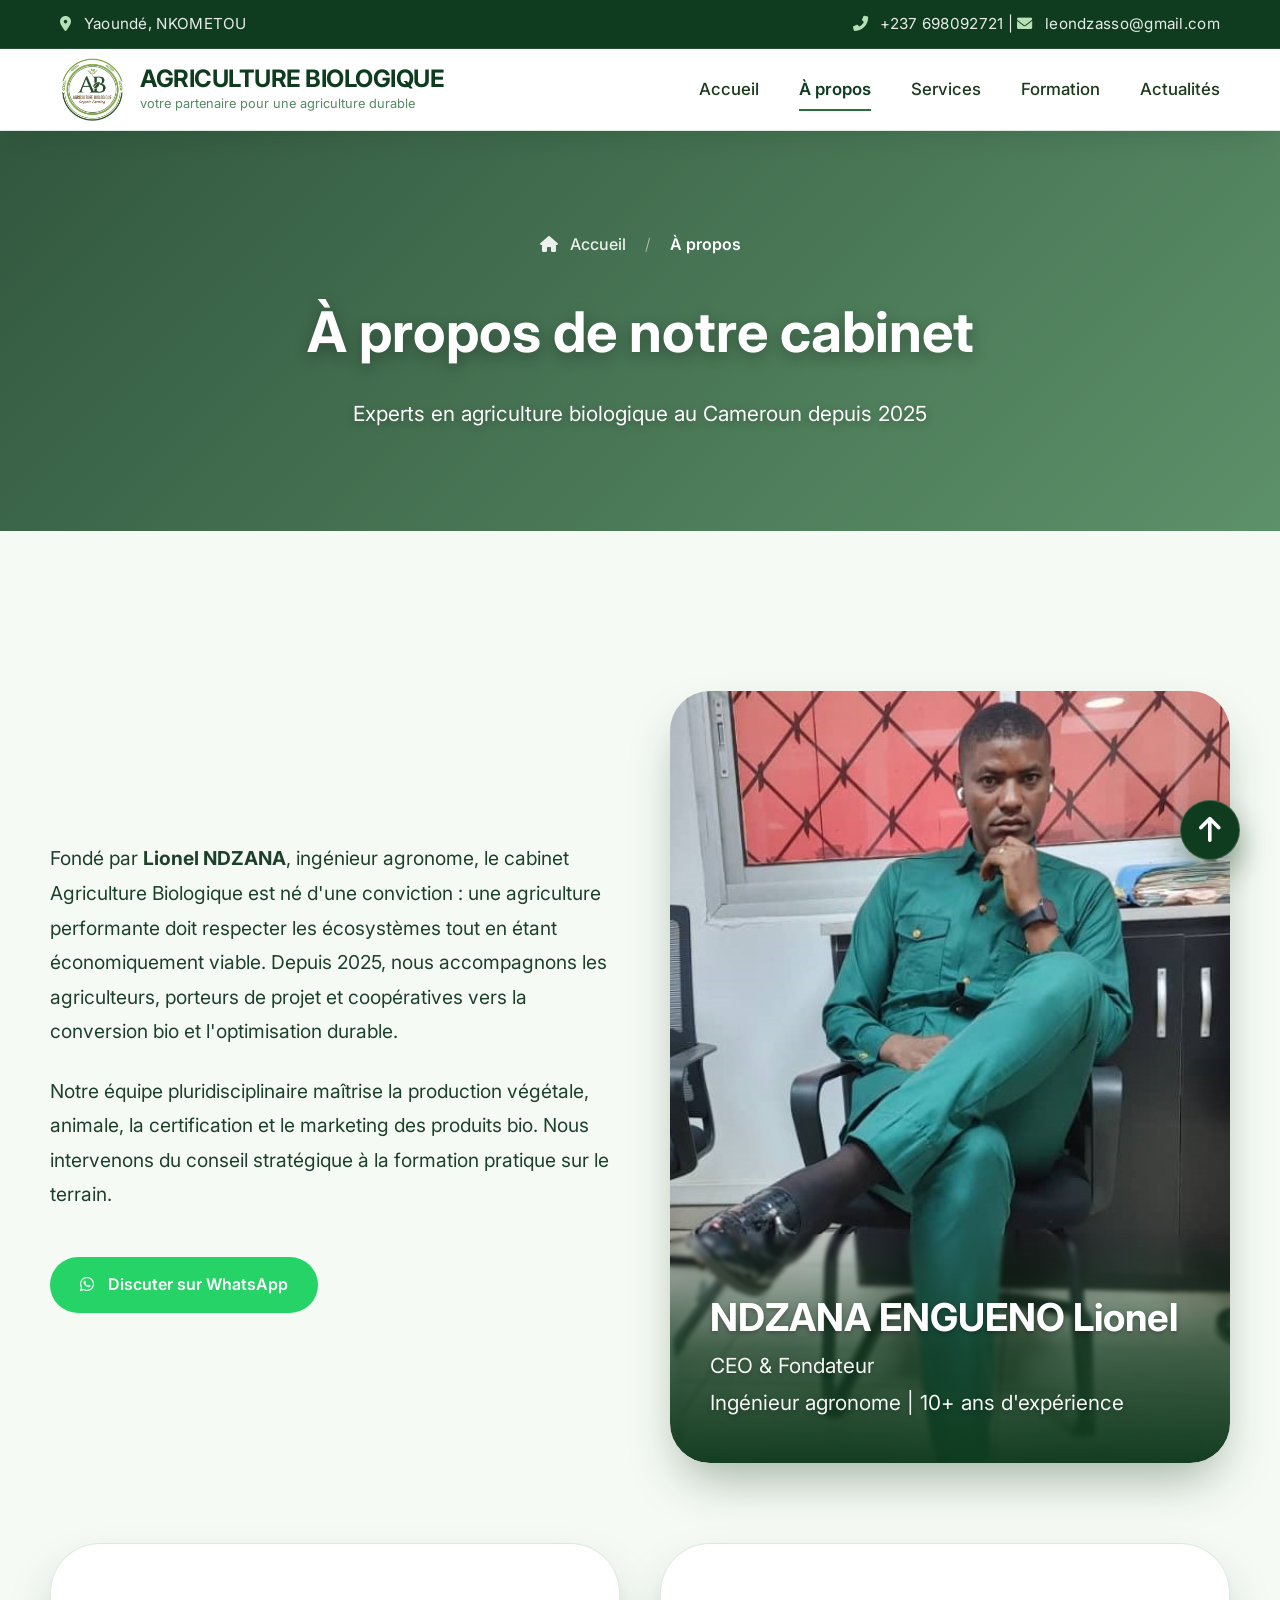
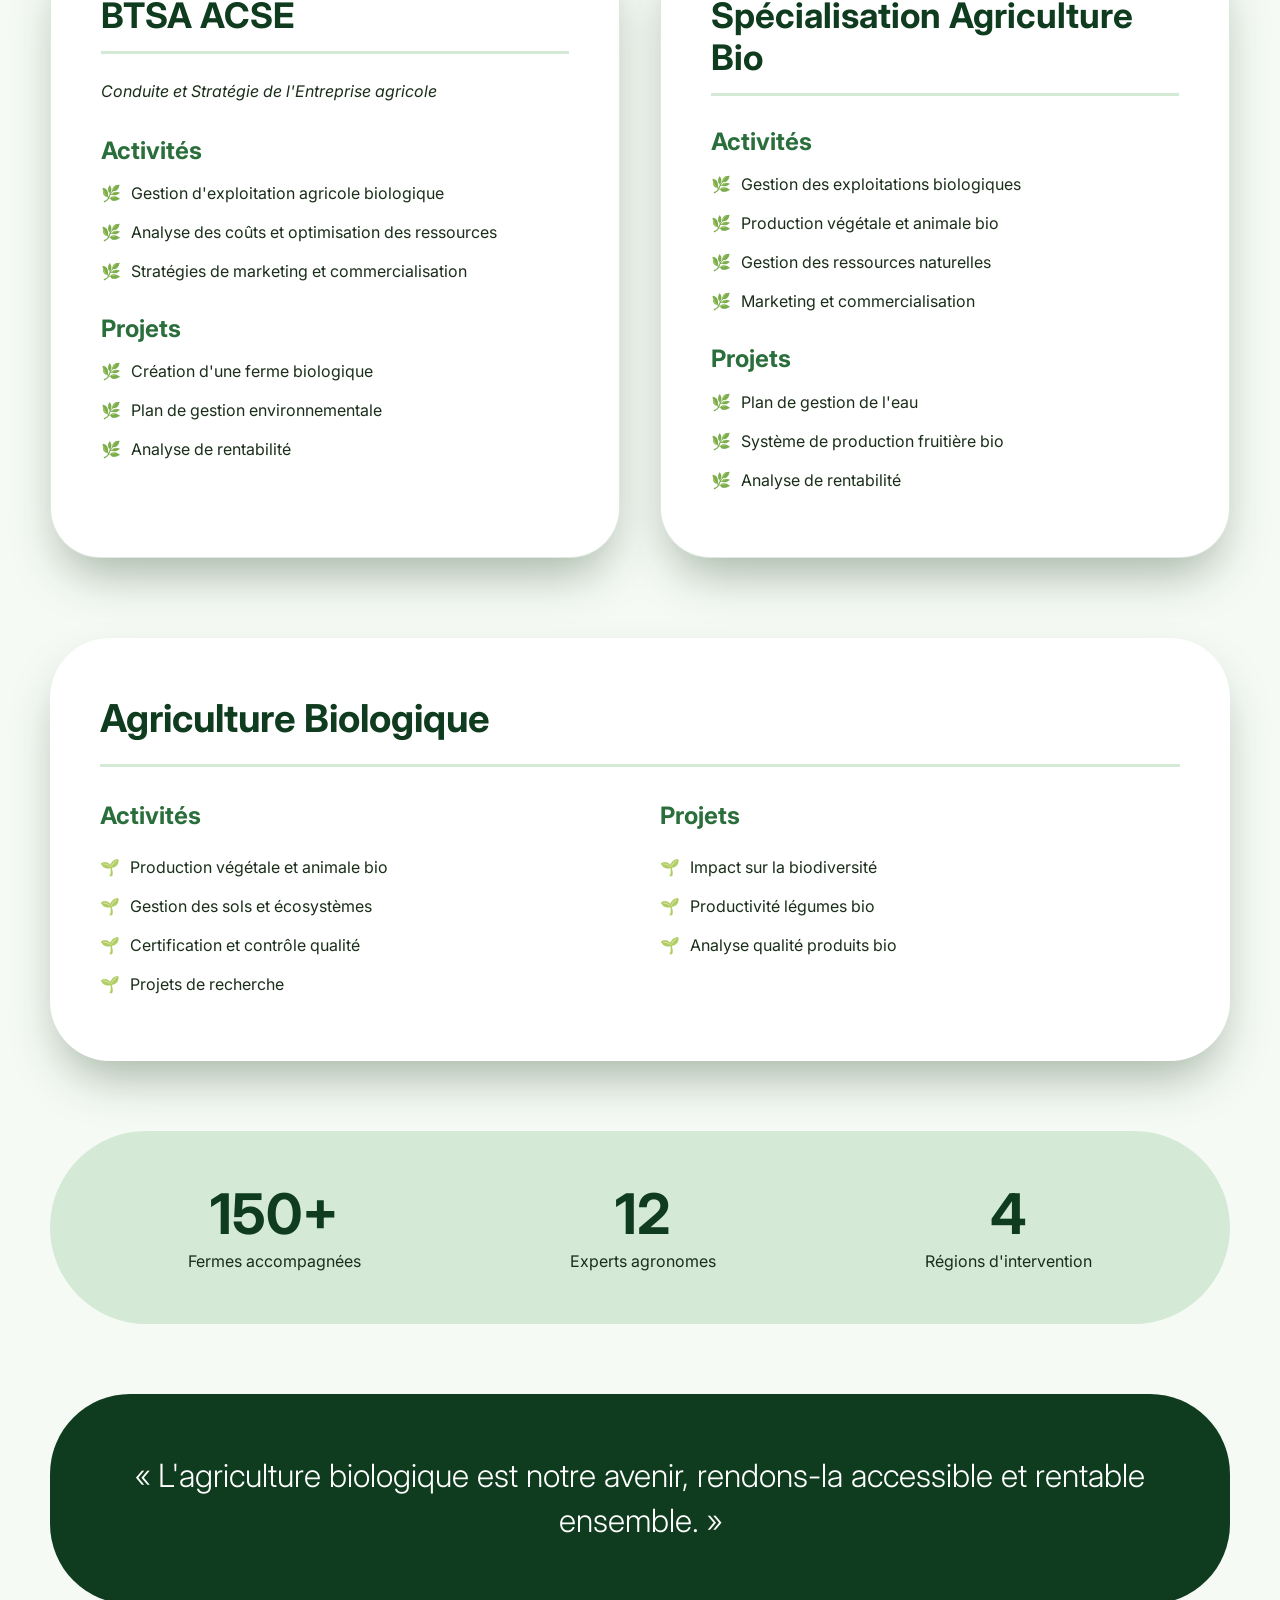
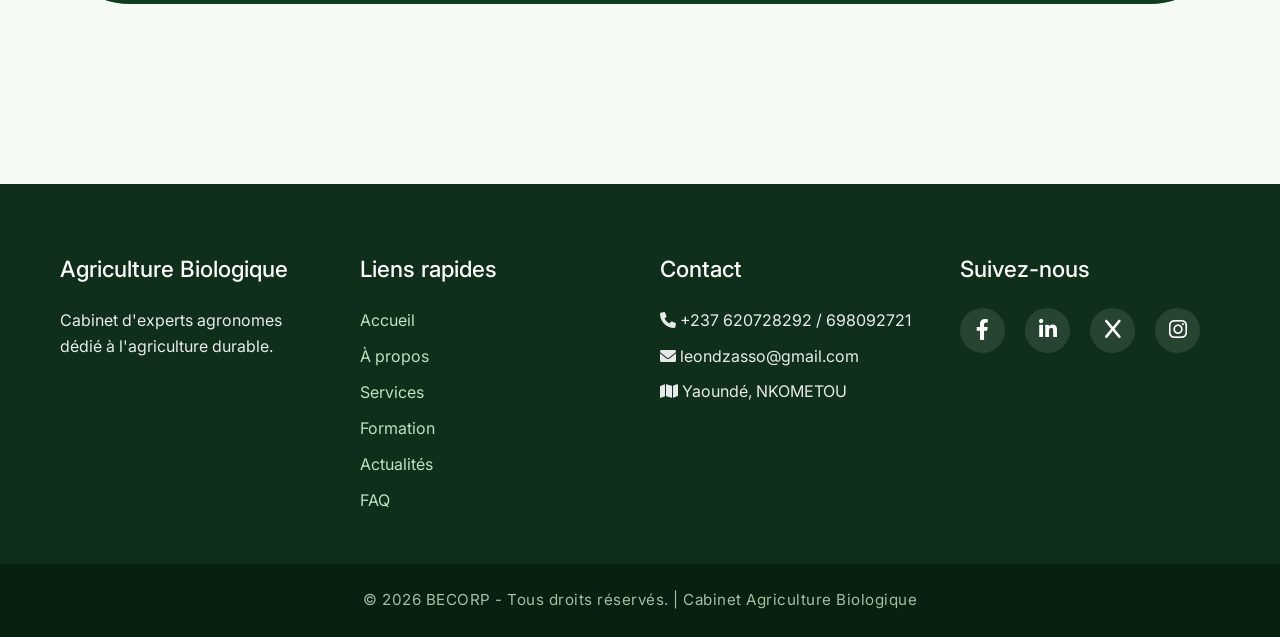
==== about.html @ 5302e2c5 "first commit" ====
<!DOCTYPE html>
<html lang="fr">
<head>
    <meta charset="UTF-8">
    <meta name="viewport" content="width=device-width, initial-scale=1.0">
    <title>À propos - Agriculture Biologique</title>
    <link href="https://fonts.googleapis.com/css2?family=Inter:opsz@14..32&display=swap" rel="stylesheet">
    <link rel="stylesheet" href="https://cdnjs.cloudflare.com/ajax/libs/font-awesome/6.0.0-beta3/css/all.min.css">
    <link rel="stylesheet" href="style.css">
    <style>
        /* Styles spécifiques pour la photo CEO en taille réelle */
        .about-image {
            position: relative;
            border-radius: 40px;
            overflow: hidden;
            box-shadow: var(--ombre);
            background: #f0f5f0;
            display: flex;
            justify-content: center;
            align-items: center;
            max-height: none;
            height: auto;
            min-height: 600px;
        }
        
        .about-image img {
            width: 100%;
            height: auto;
            max-height: 800px;
            object-fit: contain;
            object-position: center;
            display: block;
        }
        
        .ceo-badge {
            position: absolute;
            bottom: 0;
            left: 0;
            right: 0;
            background: linear-gradient(to top, rgba(15, 59, 30, 0.98), rgba(15, 59, 30, 0.7) 50%, transparent);
            color: white;
            padding: 60px 40px 40px;
            text-shadow: 0 2px 5px rgba(0,0,0,0.3);
            backdrop-filter: blur(2px);
        }
        
        .ceo-badge h3 {
            font-size: 2.4rem;
            margin-bottom: 10px;
            font-weight: 700;
            line-height: 1.2;
        }
        
        .ceo-badge p {
            font-size: 1.3rem;
            opacity: 0.95;
            margin: 5px 0;
            line-height: 1.5;
        }
        
        /* Ajustements responsifs */
        @media (max-width: 1200px) {
            .about-image {
                min-height: 500px;
            }
            .ceo-badge h3 {
                font-size: 2rem;
            }
        }
        
        @media (max-width: 768px) {
            .about-image {
                min-height: 400px;
            }
            .ceo-badge {
                padding: 40px 25px 25px;
            }
            .ceo-badge h3 {
                font-size: 1.6rem;
            }
            .ceo-badge p {
                font-size: 1.1rem;
            }
        }
        
        @media (max-width: 480px) {
            .about-image {
                min-height: 350px;
            }
            .ceo-badge h3 {
                font-size: 1.3rem;
            }
            .ceo-badge p {
                font-size: 0.95rem;
            }
        }
    </style>
</head>
<body>
    <div class="pre-header" id="preHeader">
        <span><i class="fas fa-map-marker-alt"></i> Yaoundé, NKOMETOU</span>
        <span><i class="fas fa-phone-alt"></i> +237 698092721 | <i class="fas fa-envelope"></i> leondzasso@gmail.com</span>
    </div>

    <nav class="navbar">
        <div class="logo-area">
            <img src="images/Logo.png" alt="Logo" class="logo-img">
            <div class="logo-text-area">
                <span class="logo-title">AGRICULTURE BIOLOGIQUE</span>
                <span class="logo-slogan">votre partenaire pour une agriculture durable</span>
            </div>
        </div>
        <div class="nav-links">
            <a href="index.html">Accueil</a>
            <a href="about.html">À propos</a>
            <a href="services.html">Services</a>
            <a href="formation.html">Formation</a>
            <a href="actualites.html">Actualités</a>
        </div>
    </nav>

    <!-- PAGE HERO -->
    <div class="page-hero">
        <div class="page-hero-bg" style="background-image: url('https://images.pexels.com/photos/2886937/pexels-photo-2886937.jpeg?auto=compress&cs=tinysrgb&w=1260&h=750&dpr=2');"></div>
        <div class="page-hero-overlay"></div>
        <div class="container">
            <div class="breadcrumb-nav">
                <a href="index.html"><i class="fas fa-home"></i> Accueil</a>
                <span class="breadcrumb-sep">/</span>
                <span class="breadcrumb-current">À propos</span>
            </div>
            <h1>À propos de notre cabinet</h1>
            <p>Experts en agriculture biologique au Cameroun depuis 2025</p>
        </div>
    </div>

    <div class="container">
        <!-- Présentation avec photo CEO en taille réelle -->
        <div class="about-grid">
            <div class="about-text">
                <p>Fondé par <strong>Lionel NDZANA</strong>, ingénieur agronome, le cabinet Agriculture Biologique est né d'une conviction : une agriculture performante doit respecter les écosystèmes tout en étant économiquement viable. Depuis 2025, nous accompagnons les agriculteurs, porteurs de projet et coopératives vers la conversion bio et l'optimisation durable.</p>
                <p>Notre équipe pluridisciplinaire maîtrise la production végétale, animale, la certification et le marketing des produits bio. Nous intervenons du conseil stratégique à la formation pratique sur le terrain.</p>
                
                <!-- CTA WhatsApp intégré -->
                <a href="https://wa.me/237698092721" class="whatsapp-cta" target="_blank">
                    <i class="fab fa-whatsapp"></i> Discuter sur WhatsApp
                </a>
            </div>
            <div class="about-image">
                <img src="images/SEO.jpeg" alt="Lionel NDZANA - CEO">
                <!-- Informations CEO directement sur l'image -->
                <div class="ceo-badge">
                    <h3>NDZANA ENGUENO Lionel</h3>
                    <p>CEO & Fondateur</p>
                    <p>Ingénieur agronome | 10+ ans d'expérience</p>
                </div>
            </div>
        </div>

        <!-- BTSA et Spécialisation -->
        <div class="btsa-specialisation">
            <div class="btsa-card">
                <h2>BTSA ACSE</h2>
                <p><em>Conduite et Stratégie de l'Entreprise agricole</em></p>
                <h3>Activités</h3>
                <ul>
                    <li>Gestion d'exploitation agricole biologique</li>
                    <li>Analyse des coûts et optimisation des ressources</li>
                    <li>Stratégies de marketing et commercialisation</li>
                </ul>
                <h3>Projets</h3>
                <ul>
                    <li>Création d'une ferme biologique</li>
                    <li>Plan de gestion environnementale</li>
                    <li>Analyse de rentabilité</li>
                </ul>
            </div>
            <div class="special-card">
                <h2>Spécialisation Agriculture Bio</h2>
                <h3>Activités</h3>
                <ul>
                    <li>Gestion des exploitations biologiques</li>
                    <li>Production végétale et animale bio</li>
                    <li>Gestion des ressources naturelles</li>
                    <li>Marketing et commercialisation</li>
                </ul>
                <h3>Projets</h3>
                <ul>
                    <li>Plan de gestion de l'eau</li>
                    <li>Système de production fruitière bio</li>
                    <li>Analyse de rentabilité</li>
                </ul>
            </div>
        </div>

        <!-- Agriculture Biologique (2e spécialisation) -->
        <div class="specialisation-card">
            <h2>Agriculture Biologique</h2>
            <div class="specialisation-grid">
                <div>
                    <h3>Activités</h3>
                    <ul>
                        <li>Production végétale et animale bio</li>
                        <li>Gestion des sols et écosystèmes</li>
                        <li>Certification et contrôle qualité</li>
                        <li>Projets de recherche</li>
                    </ul>
                </div>
                <div>
                    <h3>Projets</h3>
                    <ul>
                        <li>Impact sur la biodiversité</li>
                        <li>Productivité légumes bio</li>
                        <li>Analyse qualité produits bio</li>
                    </ul>
                </div>
            </div>
        </div>

        <!-- Statistiques -->
        <div class="stats">
            <div class="stat-item"><div class="stat-number">150+</div><div>Fermes accompagnées</div></div>
            <div class="stat-item"><div class="stat-number">12</div><div>Experts agronomes</div></div>
            <div class="stat-item"><div class="stat-number">4</div><div>Régions d'intervention</div></div>
        </div>

        <!-- Citation -->
        <div class="motto-card">
            « L'agriculture biologique est notre avenir, rendons-la accessible et rentable ensemble. »
        </div>
    </div>

    <!-- PREFOOTER -->
    <div class="prefooter">
        <div>
            <h4>Agriculture Biologique</h4>
            <p>Cabinet d'experts agronomes dédié à l'agriculture durable.</p>
        </div>
       <div>
    <h4>Liens rapides</h4>
    <a href="index.html">Accueil</a>
    <a href="about.html">À propos</a>
    <a href="services.html">Services</a>
    <a href="formation.html">Formation</a>
    <a href="actualites.html">Actualités</a>
    <a href="faq.html">FAQ</a>
</div>
        <div>
            <h4>Contact</h4>
            <p><i class="fas fa-phone"></i> +237 620728292 / 698092721</p>
            <p><i class="fas fa-envelope"></i> leondzasso@gmail.com</p>
            <p><i class="fas fa-map"></i> Yaoundé, NKOMETOU</p>
        </div>
        <div>
            <h4>Suivez-nous</h4>
            <div class="social-links">
                <a href="https://facebook.com" target="_blank"><i class="fab fa-facebook-f"></i></a>
                <a href="https://linkedin.com" target="_blank"><i class="fab fa-linkedin-in"></i></a>
                <a href="https://twitter.com" target="_blank"><i class="fab fa-x"></i></a>
                <a href="https://instagram.com" target="_blank"><i class="fab fa-instagram"></i></a>
            </div>
        </div>
    </div>

    <div class="footer">
        © 2026 BECORP - Tous droits réservés. | Cabinet Agriculture Biologique
    </div>

    <button id="backToTop" onclick="window.scrollTo({top:0,behavior:'smooth'});"><i class="fas fa-arrow-up"></i></button>

    <script src="scripts.js"></script>
</body>
</html>
---- style.css ----
/* ============================================
   style.css - Cabinet Agriculture Biologique
   DESIGN PREMIUM - Version Complète
   Responsive : 320px à 2560px
   ============================================ */

* {
    margin: 0;
    padding: 0;
    box-sizing: border-box;
    font-family: 'Inter', sans-serif;
    scroll-behavior: smooth;
}

body {
    background-color: #f5faf5;
    color: #1a2e1a;
    overflow-x: hidden;
    line-height: 1.6;
}

:root {
    --vert-profond: #0f3b1e;
    --vert-moyen: #2a6e3b;
    --vert-sauge: #d4e9d6;
    --vert-tres-clair: #eaf7ee;
    --blanc: #ffffff;
    --gris-clair: #f0f5f0;
    --ombre: 0 25px 50px -12px rgba(0, 40, 0, 0.35);
    --ombre-forte: 0 30px 60px -15px rgba(0, 40, 0, 0.5);
    --transition: all 0.3s cubic-bezier(0.25, 0.46, 0.45, 0.94);
}

/* ========== PRE-HEADER ========== */
.pre-header {
    background: var(--vert-profond);
    color: rgba(255, 255, 255, 0.9);
    padding: 12px 60px;
    display: flex;
    justify-content: space-between;
    font-size: 0.95rem;
    letter-spacing: 0.3px;
    transition: transform 0.4s cubic-bezier(0.23, 1, 0.32, 1);
    position: sticky;
    top: 0;
    z-index: 1001;
    backdrop-filter: blur(8px);
    border-bottom: 1px solid rgba(255,255,255,0.1);
    flex-wrap: wrap;
    gap: 10px;
}

.pre-header.hide { transform: translateY(-100%); }
.pre-header i { margin-right: 8px; color: #b8e0b8; }
.pre-header a { color: white; text-decoration: none; }

/* ========== NAVBAR ========== */
.navbar {
    background: rgba(255, 255, 255, 0.95);
    backdrop-filter: blur(10px);
    box-shadow: 0 10px 30px -10px rgba(0, 30, 0, 0.15);
    padding: 8px 60px;
    display: flex;
    align-items: center;
    justify-content: space-between;
    position: sticky;
    top: 0;
    z-index: 1000;
    border-bottom: 1px solid rgba(42, 110, 59, 0.15);
    flex-wrap: wrap;
    gap: 20px;
}

.logo-area {
    display: flex;
    align-items: center;
    gap: 15px;
    flex-wrap: wrap;
}

.logo-img {
    width: 65px;
    transition: transform 0.3s ease;
    min-width: 50px;
}

.logo-img:hover { transform: scale(1.05); }

.logo-text-area {
    display: flex;
    flex-direction: column;
}

.logo-title {
    font-size: 1.5rem;
    font-weight: 700;
    color: var(--vert-profond);
    letter-spacing: -0.5px;
    line-height: 1.2;
}

.logo-slogan {
    font-size: 0.8rem;
    color: var(--vert-moyen);
    font-weight: 400;
    opacity: 0.8;
}

.nav-links { 
    display: flex; 
    gap: 40px; 
    flex-wrap: wrap;
}

.nav-links a {
    text-decoration: none;
    color: #1a3a1a;
    font-weight: 500;
    padding: 8px 0;
    position: relative;
    font-size: 1.05rem;
    transition: color 0.3s;
    white-space: nowrap;
}

.nav-links a::after {
    content: '';
    position: absolute;
    bottom: 0;
    left: 0;
    width: 0;
    height: 2px;
    background: var(--vert-moyen);
    transition: width 0.3s cubic-bezier(0.65, 0, 0.35, 1);
}

.nav-links a:hover::after,
.nav-links a.active::after {
    width: 100%;
}

.nav-links a.active {
    color: var(--vert-profond);
    font-weight: 600;
}

/* ========== CONTAINER ========== */
.container {
    max-width: 1400px;
    margin: 0 auto;
    padding: 40px 60px;
    width: 100%;
}

/* ========== TITRES SECTIONS ========== */
.section-title {
    font-size: 2.6rem;
    font-weight: 600;
    color: var(--vert-profond);
    margin: 60px 0 40px;
    position: relative;
    padding-bottom: 15px;
    line-height: 1.2;
}

.section-title::after {
    content: '';
    position: absolute;
    bottom: 0;
    left: 0;
    width: 80px;
    height: 4px;
    background: linear-gradient(90deg, var(--vert-moyen), var(--vert-profond));
    border-radius: 2px;
}

/* ========== CAROUSSEL AVEC TEXTE ========== */
.carousel-section {
    margin-bottom: 60px;
    border-radius: 30px;
    overflow: hidden;
    box-shadow: var(--ombre);
    height: 600px;
    position: relative;
}

.carousel-wrapper {
    width: 100%;
    height: 100%;
    overflow: hidden;
}

.carousel {
    display: flex;
    animation: slide 18s infinite;
    width: 300%;
    height: 100%;
}

.carousel img {
    width: 33.333%;
    height: 100%;
    object-fit: cover;
}

@keyframes slide {
    0%, 30% { transform: translateX(0); }
    33.33%, 63.33% { transform: translateX(-33.333%); }
    66.66%, 96.66% { transform: translateX(-66.666%); }
    100% { transform: translateX(0); }
}

/* Texte superposé sur le carrousel */
.carousel-overlay {
    position: absolute;
    top: 0;
    left: 0;
    width: 100%;
    height: 100%;
    background: linear-gradient(90deg, rgba(0,0,0,0.6) 0%, rgba(0,0,0,0.2) 50%, transparent 80%);
    display: flex;
    flex-direction: column;
    justify-content: center;
    align-items: flex-start;
    padding: 0 80px;
    color: white;
    z-index: 2;
    pointer-events: none;
}

.carousel-overlay h1 {
    font-size: 4rem;
    font-weight: 700;
    margin-bottom: 20px;
    text-shadow: 0 5px 15px rgba(0,0,0,0.5);
    max-width: 600px;
    line-height: 1.2;
}

.carousel-overlay p {
    font-size: 1.5rem;
    opacity: 0.95;
    text-shadow: 0 2px 10px rgba(0,0,0,0.4);
    max-width: 500px;
    line-height: 1.4;
}

.carousel-overlay .highlight {
    background: var(--vert-moyen);
    padding: 8px 20px;
    border-radius: 50px;
    display: inline-block;
    margin-top: 20px;
    font-weight: 500;
    font-size: 1rem;
}

/* ========== PARTENAIRES DÉFILANTS ========== */
.partners-section {
    background: white;
    border-radius: 80px;
    padding: 40px 0;
    margin: 50px 0;
    box-shadow: 0 20px 30px -15px rgba(15, 59, 30, 0.15);
    overflow: hidden;
    position: relative;
}

.partners-section::before,
.partners-section::after {
    content: '';
    position: absolute;
    top: 0;
    width: 100px;
    height: 100%;
    z-index: 2;
    pointer-events: none;
}

.partners-section::before {
    left: 0;
    background: linear-gradient(90deg, white, transparent);
}

.partners-section::after {
    right: 0;
    background: linear-gradient(-90deg, white, transparent);
}

@keyframes scroll {
    0% { transform: translateX(0); }
    100% { transform: translateX(-50%); }
}

.partners-track {
    display: flex;
    gap: 60px;
    animation: scroll 25s linear infinite;
    width: fit-content;
    padding: 20px 0;
}

.partners-track img {
    width: 150px;
    height: 150px;
    object-fit: contain;
    filter: grayscale(30%) brightness(1.05);
    transition: all 0.3s;
    background: #fafefa;
    padding: 20px;
    border-radius: 40px;
    box-shadow: 0 10px 20px -10px rgba(0,0,0,0.1);
}

.partners-track img:hover {
    filter: grayscale(0%);
    transform: scale(1.05);
}

/* ========== TEMOIGNAGES ========== */
.testimonials {
    display: grid;
    grid-template-columns: repeat(3, 1fr);
    gap: 30px;
    margin: 80px 0;
}

.testimonial-card {
    background: rgba(255, 255, 255, 0.7);
    backdrop-filter: blur(10px);
    border-radius: 40px;
    padding: 40px 30px;
    box-shadow: 0 30px 50px -25px rgba(0, 40, 0, 0.2);
    border: 1px solid rgba(255, 255, 255, 0.6);
    transition: all 0.4s ease;
    position: relative;
    overflow: hidden;
}

.testimonial-card::before {
    content: '"';
    position: absolute;
    top: -20px;
    right: 20px;
    font-size: 12rem;
    color: rgba(42, 110, 59, 0.05);
    font-family: serif;
    line-height: 1;
}

.testimonial-card:hover {
    transform: translateY(-15px);
    box-shadow: 0 45px 65px -30px #0f3b1e;
    background: white;
}

.testimonial-card p {
    font-size: 1.15rem;
    line-height: 1.7;
    color: #1e3a2a;
    margin: 20px 0;
    font-style: italic;
    position: relative;
    z-index: 1;
}

.testimonial-card h4 {
    color: var(--vert-profond);
    font-weight: 600;
    font-size: 1.1rem;
    border-top: 1px solid var(--vert-sauge);
    padding-top: 20px;
    margin-top: 15px;
}

/* ========== RÉALISATIONS (SHOWCASE) ========== */
.showcase-grid {
    display: grid;
    grid-template-columns: repeat(3, 1fr);
    gap: 25px;
    margin: 50px 0;
}

.showcase-item {
    position: relative;
    border-radius: 30px;
    overflow: hidden;
    height: 300px;
    box-shadow: var(--ombre);
    transition: transform 0.4s;
}

.showcase-item.large {
    grid-column: span 2;
    height: 400px;
}

.showcase-item img {
    width: 100%;
    height: 100%;
    object-fit: cover;
    transition: transform 0.8s;
}

.showcase-item:hover img {
    transform: scale(1.05);
}

.showcase-content {
    position: absolute;
    bottom: 0;
    left: 0;
    right: 0;
    background: linear-gradient(to top, rgba(0,0,0,0.9), transparent);
    color: white;
    padding: 30px 20px 20px;
}

.showcase-content h3 {
    font-size: 1.5rem;
    margin-bottom: 5px;
    line-height: 1.3;
}

.showcase-tag {
    display: inline-block;
    background: var(--vert-moyen);
    padding: 5px 15px;
    border-radius: 30px;
    margin-top: 10px;
    font-size: 0.9rem;
}

/* ========== STATISTIQUES PREMIUM ========== */
.stats-premium {
    display: grid;
    grid-template-columns: repeat(4, 1fr);
    gap: 30px;
    margin: 80px 0;
    text-align: center;
}

.stat-card {
    background: white;
    padding: 40px 20px;
    border-radius: 40px;
    box-shadow: var(--ombre);
    transition: transform 0.3s;
}

.stat-card:hover {
    transform: translateY(-10px);
    box-shadow: var(--ombre-forte);
}

.stat-card i {
    font-size: 3rem;
    color: var(--vert-moyen);
    margin-bottom: 20px;
}

.stat-number {
    font-size: 2.5rem;
    font-weight: 700;
    color: var(--vert-profond);
    line-height: 1.2;
}

.stat-label {
    font-size: 1rem;
    color: #2a4a2a;
}

/* ========== PAGE À PROPOS ========== */
.about-grid {
    display: grid;
    grid-template-columns: 1fr 1fr;
    gap: 60px;
    align-items: center;
    margin: 60px 0;
}

.about-text p {
    font-size: 1.2rem;
    line-height: 1.8;
    color: #1e402a;
    margin-bottom: 25px;
}

.about-image {
    position: relative;
    border-radius: 40px;
    overflow: hidden;
    height: 500px;
    box-shadow: var(--ombre);
}

.about-image img {
    width: 100%;
    height: 100%;
    object-fit: cover;
    transition: transform 0.7s;
}

.about-image:hover img {
    transform: scale(1.03);
}

.ceo-badge {
    position: absolute;
    bottom: 0;
    left: 0;
    right: 0;
    background: linear-gradient(to top, rgba(15, 59, 30, 0.95), transparent);
    color: white;
    padding: 40px 30px 30px;
}

.ceo-badge h3 {
    font-size: 1.8rem;
    margin-bottom: 5px;
    line-height: 1.3;
}

.ceo-badge p {
    font-size: 1rem;
    opacity: 0.9;
    line-height: 1.5;
}

/* Cartes BTSA */
.btsa-specialisation {
    display: grid;
    grid-template-columns: 1fr 1fr;
    gap: 40px;
    margin: 80px 0;
}

.btsa-card, .special-card {
    background: white;
    border-radius: 50px;
    padding: 50px;
    box-shadow: var(--ombre);
    border: 1px solid rgba(42, 110, 59, 0.15);
    transition: 0.3s;
}

.btsa-card:hover, .special-card:hover {
    transform: translateY(-10px);
    box-shadow: var(--ombre-forte);
}

.btsa-card h2, .special-card h2 {
    color: var(--vert-profond);
    font-size: 2.2rem;
    margin-bottom: 25px;
    border-bottom: 3px solid var(--vert-sauge);
    padding-bottom: 15px;
    line-height: 1.2;
}

.btsa-card h3, .special-card h3 {
    color: var(--vert-moyen);
    font-size: 1.5rem;
    margin: 30px 0 15px;
    line-height: 1.3;
}

.btsa-card ul, .special-card ul {
    list-style: none;
}

.btsa-card li, .special-card li {
    margin: 15px 0;
    padding-left: 30px;
    position: relative;
    line-height: 1.5;
}

.btsa-card li::before, .special-card li::before {
    content: "🌿";
    position: absolute;
    left: 0;
    opacity: 0.8;
}

/* Statistiques */
.stats {
    display: flex;
    justify-content: space-around;
    background: var(--vert-sauge);
    border-radius: 120px;
    padding: 50px;
    margin: 70px 0;
    flex-wrap: wrap;
    gap: 30px;
}

.stat-item { 
    text-align: center;
    min-width: 150px;
}

.stat-number {
    font-size: 3.5rem;
    font-weight: 700;
    color: var(--vert-profond);
    line-height: 1.2;
}

/* Motto card */
.motto-card {
    background: var(--vert-profond);
    color: white;
    padding: 60px;
    border-radius: 80px;
    text-align: center;
    font-size: 2rem;
    font-weight: 300;
    margin: 60px 0;
    line-height: 1.4;
}

/* CTA WhatsApp */
.whatsapp-cta {
    display: inline-block;
    background: #25D366;
    color: white;
    padding: 15px 30px;
    border-radius: 50px;
    text-decoration: none;
    font-weight: 600;
    margin-top: 20px;
    transition: transform 0.3s, background 0.3s;
    border: none;
    cursor: pointer;
}

.whatsapp-cta:hover {
    transform: scale(1.05);
    background: #128C7E;
}

.whatsapp-cta i {
    margin-right: 10px;
}

/* ========== PAGE SERVICES ========== */
.services-offer {
    display: grid;
    grid-template-columns: repeat(3, 1fr);
    gap: 30px;
    margin: 60px 0;
}

.service-card {
    background: white;
    border-radius: 50px;
    padding: 45px 30px;
    box-shadow: var(--ombre);
    border: 1px solid rgba(42, 110, 59, 0.1);
    transition: 0.4s;
    text-align: center;
    display: flex;
    flex-direction: column;
    align-items: center;
}

.service-card:hover {
    transform: translateY(-15px);
    box-shadow: var(--ombre-forte);
}

.service-image {
    width: 120px;
    height: 120px;
    border-radius: 50%;
    object-fit: cover;
    margin: 0 auto 25px;
    border: 3px solid var(--vert-sauge);
}

.service-card h3 {
    font-size: 1.8rem;
    color: var(--vert-profond);
    margin-bottom: 20px;
    line-height: 1.3;
}

.service-card p {
    color: #2a4a2a;
    line-height: 1.7;
}

/* Pourquoi nous choisir détaillé */
.why-choose-premium {
    background: white;
    border-radius: 80px;
    padding: 70px;
    margin: 80px 0;
    box-shadow: var(--ombre);
}

.why-choose-premium h2 {
    text-align: center;
    font-size: 2.8rem;
    color: var(--vert-profond);
    margin-bottom: 50px;
    line-height: 1.2;
}

.why-grid-detailed {
    display: grid;
    grid-template-columns: repeat(2, 1fr);
    gap: 40px;
}

.why-item-detailed {
    display: flex;
    gap: 20px;
    align-items: flex-start;
}

.why-item-detailed i {
    font-size: 2.5rem;
    color: var(--vert-moyen);
    background: var(--vert-sauge);
    padding: 20px;
    border-radius: 30px;
    min-width: 80px;
    text-align: center;
}

.why-item-detailed h3 {
    font-size: 1.5rem;
    color: var(--vert-profond);
    margin-bottom: 10px;
    line-height: 1.3;
}

.why-item-detailed p {
    color: #2a4a2a;
    line-height: 1.6;
}

/* Galerie services */
.services-gallery {
    margin: 80px 0;
}

.gallery-grid {
    display: grid;
    grid-template-columns: repeat(3, 1fr);
    gap: 20px;
}

.gallery-grid img {
    width: 100%;
    height: 250px;
    object-fit: cover;
    border-radius: 30px;
    transition: transform 0.3s;
}

.gallery-grid img:hover {
    transform: scale(1.02);
}

/* ========== PAGE FORMATION ========== */
.formation-hero {
    height: 400px;
    border-radius: 50px;
    overflow: hidden;
    margin: 40px 0 60px;
    position: relative;
}

.formation-hero img {
    width: 100%;
    height: 100%;
    object-fit: cover;
}

.formation-hero-text {
    position: absolute;
    bottom: 50px;
    left: 60px;
    color: white;
    font-size: 3rem;
    font-weight: 700;
    text-shadow: 0 5px 15px rgba(0,0,0,0.3);
    line-height: 1.2;
}

/* Formations image/texte alterné */
.formation-item {
    display: grid;
    grid-template-columns: 1fr 1fr;
    gap: 40px;
    margin: 50px 0;
    background: white;
    border-radius: 60px;
    overflow: hidden;
    box-shadow: var(--ombre);
}

.formation-item.reverse {
    direction: rtl;
}

.formation-item.reverse .formation-item-content {
    direction: ltr;
}

.formation-item img {
    width: 100%;
    height: 350px;
    object-fit: cover;
}

.formation-item-content {
    padding: 50px;
}

.formation-item-content h3 {
    font-size: 2rem;
    color: var(--vert-profond);
    margin-bottom: 25px;
    line-height: 1.3;
}

.formation-item-content ul {
    list-style: none;
}

.formation-item-content li {
    margin: 15px 0;
    padding-left: 30px;
    position: relative;
    font-size: 1.1rem;
    line-height: 1.5;
}

.formation-item-content li::before {
    content: "✓";
    color: var(--vert-moyen);
    font-weight: bold;
    position: absolute;
    left: 0;
}

/* BTSA showcase */
.btsa-showcase {
    background: white;
    border-radius: 60px;
    padding: 60px;
    margin: 80px 0;
    box-shadow: var(--ombre);
}

.btsa-showcase h2 {
    font-size: 2.4rem;
    color: var(--vert-profond);
    line-height: 1.2;
}

.btsa-grid {
    display: grid;
    grid-template-columns: 1fr 1fr;
    gap: 40px;
    margin-top: 30px;
}

.btsa-grid h3 {
    color: var(--vert-moyen);
    font-size: 1.5rem;
    margin-bottom: 20px;
    line-height: 1.3;
}

.btsa-grid ul {
    list-style: none;
}

.btsa-grid li {
    margin: 10px 0;
    padding-left: 25px;
    position: relative;
    line-height: 1.5;
}

.btsa-grid li::before {
    content: "🌱";
    position: absolute;
    left: 0;
}

/* CTA WhatsApp large */
.whatsapp-cta-large {
    display: inline-block;
    background: #25D366;
    color: white;
    padding: 20px 40px;
    border-radius: 60px;
    text-decoration: none;
    font-size: 1.3rem;
    font-weight: 600;
    margin-top: 30px;
    transition: transform 0.3s, background 0.3s;
    border: none;
    cursor: pointer;
}

.whatsapp-cta-large:hover {
    transform: scale(1.05);
    background: #128C7E;
}

.whatsapp-cta-large i {
    margin-right: 10px;
}

.formation-cta {
    background: linear-gradient(135deg, var(--vert-profond), #1b5e2a);
    color: white;
    border-radius: 100px;
    padding: 60px;
    text-align: center;
    margin: 80px 0;
}

.formation-cta h2 {
    font-size: 2.8rem;
    margin-bottom: 20px;
    line-height: 1.2;
}

.formation-cta p {
    font-size: 1.3rem;
    opacity: 0.9;
    line-height: 1.5;
}

/* ========== PREFOOTER ========== */
.prefooter {
    background: #0f2f1a;
    color: rgba(255, 255, 255, 0.9);
    padding: 70px 60px 40px;
    display: grid;
    grid-template-columns: repeat(4, 1fr);
    gap: 40px;
    margin-top: 80px;
}

.prefooter h4 {
    color: white;
    font-size: 1.4rem;
    margin-bottom: 25px;
    font-weight: 500;
    line-height: 1.3;
}

.prefooter a {
    color: #c0e0c0;
    text-decoration: none;
    display: block;
    margin: 12px 0;
    transition: color 0.3s, transform 0.3s;
    line-height: 1.5;
}

.prefooter a:hover {
    color: white;
    transform: translateX(5px);
}

.prefooter p {
    line-height: 1.6;
    margin: 10px 0;
}

.social-links {
    display: flex;
    gap: 20px;
    margin-top: 20px;
    flex-wrap: wrap;
}

.social-links a {
    color: white;
    background: rgba(255, 255, 255, 0.1);
    width: 45px;
    height: 45px;
    border-radius: 50%;
    display: flex;
    align-items: center;
    justify-content: center;
    font-size: 1.3rem;
    transition: all 0.3s;
    margin: 0;
}

.social-links a:hover {
    background: var(--vert-moyen);
    transform: translateY(-5px);
}

/* ========== FOOTER ========== */
.footer {
    background: #082010;
    color: #a0c0a0;
    text-align: center;
    padding: 25px;
    font-size: 0.95rem;
    letter-spacing: 0.5px;
    line-height: 1.5;
}

/* ========== BACK TO TOP ========== */
#backToTop {
    position: fixed;
    bottom: 40px;
    right: 40px;
    background: var(--vert-profond);
    color: white;
    border: none;
    width: 60px;
    height: 60px;
    border-radius: 30px;
    font-size: 1.8rem;
    cursor: pointer;
    box-shadow: 0 15px 30px rgba(0, 40, 0, 0.4);
    z-index: 999;
    transition: 0.3s;
    border: 1px solid rgba(255,255,255,0.2);
    display: flex;
    align-items: center;
    justify-content: center;
}

#backToTop:hover {
    background: #1b5e2a;
    transform: scale(1.1) translateY(-5px);
}

/* ============================================
   RESPONSIVE DESIGN - TOUTES LES TAILLES
   ============================================ */

/* Très grands écrans (1400px - 2560px) */
@media (min-width: 1921px) {
    .container {
        max-width: 1800px;
        padding: 60px 80px;
    }
    
    .section-title {
        font-size: 3.2rem;
    }
    
    .carousel-section {
        height: 800px;
    }
    
    .carousel-overlay h1 {
        font-size: 5rem;
    }
    
    .carousel-overlay p {
        font-size: 2rem;
    }
    
    .pre-header, .navbar {
        padding: 15px 80px;
    }
}

/* Grands écrans (1200px - 1400px) */
@media (min-width: 1200px) and (max-width: 1400px) {
    .container {
        padding: 40px 50px;
    }
    
    .carousel-section {
        height: 550px;
    }
    
    .carousel-overlay h1 {
        font-size: 3.5rem;
    }
}

/* Écrans moyens (992px - 1199px) */
@media (min-width: 992px) and (max-width: 1199px) {
    .container {
        padding: 30px 40px;
    }
    
    .section-title {
        font-size: 2.4rem;
    }
    
    .carousel-section {
        height: 500px;
    }
    
    .carousel-overlay h1 {
        font-size: 3rem;
    }
    
    .carousel-overlay p {
        font-size: 1.3rem;
    }
    
    .pre-header, .navbar {
        padding: 10px 40px;
    }
    
    .nav-links {
        gap: 30px;
    }
    
    .stats-premium {
        gap: 20px;
    }
    
    .stat-card {
        padding: 30px 15px;
    }
    
    .stat-number {
        font-size: 2rem;
    }
}

/* Petits écrans/tablettes (768px - 991px) */
@media (min-width: 768px) and (max-width: 991px) {
    .container {
        padding: 30px 30px;
    }
    
    .section-title {
        font-size: 2.2rem;
        margin: 40px 0 30px;
    }
    
    .pre-header, .navbar {
        padding: 10px 30px;
    }
    
    .pre-header {
        flex-direction: column;
        align-items: center;
        text-align: center;
        gap: 5px;
    }
    
    .navbar {
        flex-direction: column;
        align-items: center;
    }
    
    .nav-links {
        gap: 20px;
        justify-content: center;
    }
    
    .carousel-section {
        height: 450px;
    }
    
    .carousel-overlay {
        padding: 0 40px;
    }
    
    .carousel-overlay h1 {
        font-size: 2.5rem;
    }
    
    .carousel-overlay p {
        font-size: 1.2rem;
    }
    
    .partners-track img {
        width: 120px;
        height: 120px;
    }
    
    .testimonials {
        grid-template-columns: repeat(2, 1fr);
    }
    
    .showcase-grid {
        grid-template-columns: repeat(2, 1fr);
    }
    
    .showcase-item.large {
        grid-column: span 2;
    }
    
    .stats-premium {
        grid-template-columns: repeat(2, 1fr);
    }
    
    .about-grid,
    .btsa-specialisation,
    .services-offer,
    .why-grid-detailed,
    .gallery-grid,
    .formation-item,
    .btsa-grid {
        grid-template-columns: 1fr;
    }
    
    .about-image {
        height: 400px;
    }
    
    .why-choose-premium {
        padding: 40px;
    }
    
    .why-item-detailed {
        flex-direction: column;
        text-align: center;
        align-items: center;
    }
    
    .formation-item.reverse {
        direction: ltr;
    }
    
    .formation-item img {
        height: 300px;
    }
    
    .formation-item-content {
        padding: 30px;
    }
    
    .prefooter {
        grid-template-columns: repeat(2, 1fr);
        padding: 50px 30px 30px;
    }
    
    .btsa-card, .special-card {
        padding: 40px;
    }
    
    .stats {
        border-radius: 60px;
        padding: 40px;
    }
    
    .stat-number {
        font-size: 2.8rem;
    }
    
    .motto-card {
        font-size: 1.8rem;
        padding: 40px;
    }
}

/* Grands mobiles (576px - 767px) */
@media (min-width: 576px) and (max-width: 767px) {
    .container {
        padding: 20px 20px;
    }
    
    .section-title {
        font-size: 2rem;
        margin: 30px 0 25px;
    }
    
    .section-title::after {
        width: 60px;
    }
    
    .pre-header, .navbar {
        padding: 10px 20px;
    }
    
    .pre-header {
        flex-direction: column;
        align-items: center;
        text-align: center;
        font-size: 0.85rem;
        gap: 5px;
    }
    
    .navbar {
        flex-direction: column;
        align-items: center;
    }
    
    .logo-area {
        justify-content: center;
    }
    
    .logo-title {
        font-size: 1.3rem;
    }
    
    .nav-links {
        gap: 15px;
        justify-content: center;
    }
    
    .nav-links a {
        font-size: 0.95rem;
    }
    
    .carousel-section {
        height: 350px;
        border-radius: 20px;
    }
    
    .carousel-overlay {
        padding: 0 20px;
    }
    
    .carousel-overlay h1 {
        font-size: 1.8rem;
    }
    
    .carousel-overlay p {
        font-size: 1rem;
    }
    
    .carousel-overlay .highlight {
        padding: 5px 15px;
        font-size: 0.9rem;
    }
    
    .partners-section {
        border-radius: 40px;
        padding: 20px 0;
    }
    
    .partners-track {
        gap: 30px;
    }
    
    .partners-track img {
        width: 100px;
        height: 100px;
        padding: 15px;
    }
    
    .testimonials {
        grid-template-columns: 1fr;
    }
    
    .showcase-grid {
        grid-template-columns: 1fr;
    }
    
    .showcase-item,
    .showcase-item.large {
        height: 250px;
    }
    
    .showcase-item.large {
        grid-column: span 1;
    }
    
    .showcase-content h3 {
        font-size: 1.3rem;
    }
    
    .stats-premium {
        grid-template-columns: 1fr;
        gap: 20px;
    }
    
    .stat-card {
        padding: 30px 15px;
    }
    
    .about-grid,
    .btsa-specialisation,
    .services-offer,
    .why-grid-detailed,
    .gallery-grid,
    .formation-item,
    .btsa-grid {
        grid-template-columns: 1fr;
        gap: 30px;
    }
    
    .about-image {
        height: 350px;
    }
    
    .ceo-badge h3 {
        font-size: 1.5rem;
    }
    
    .ceo-badge {
        padding: 30px 20px;
    }
    
    .btsa-card, .special-card {
        padding: 30px;
    }
    
    .btsa-card h2, .special-card h2 {
        font-size: 1.8rem;
    }
    
    .service-card {
        padding: 30px 20px;
    }
    
    .service-image {
        width: 100px;
        height: 100px;
    }
    
    .service-card h3 {
        font-size: 1.5rem;
    }
    
    .why-choose-premium {
        padding: 30px 20px;
        border-radius: 40px;
    }
    
    .why-choose-premium h2 {
        font-size: 2rem;
    }
    
    .why-item-detailed {
        flex-direction: column;
        text-align: center;
        align-items: center;
    }
    
    .why-item-detailed i {
        font-size: 2rem;
        padding: 15px;
    }
    
    .gallery-grid img {
        height: 200px;
    }
    
    .formation-hero {
        height: 300px;
    }
    
    .formation-hero-text {
        left: 30px;
        font-size: 2rem;
    }
    
    .formation-item {
        border-radius: 40px;
    }
    
    .formation-item.reverse {
        direction: ltr;
    }
    
    .formation-item img {
        height: 250px;
    }
    
    .formation-item-content {
        padding: 25px;
    }
    
    .formation-item-content h3 {
        font-size: 1.6rem;
    }
    
    .btsa-showcase {
        padding: 30px;
    }
    
    .btsa-showcase h2 {
        font-size: 2rem;
    }
    
    .formation-cta {
        padding: 40px 20px;
        border-radius: 60px;
    }
    
    .formation-cta h2 {
        font-size: 2rem;
    }
    
    .formation-cta p {
        font-size: 1.1rem;
    }
    
    .whatsapp-cta-large {
        padding: 15px 30px;
        font-size: 1.1rem;
    }
    
    .prefooter {
        grid-template-columns: 1fr;
        padding: 40px 20px 20px;
        gap: 30px;
    }
    
    .stats {
        border-radius: 40px;
        padding: 30px;
        flex-direction: column;
    }
    
    .stat-item {
        width: 100%;
    }
    
    .stat-number {
        font-size: 2.5rem;
    }
    
    .motto-card {
        font-size: 1.5rem;
        padding: 30px;
        border-radius: 40px;
    }
    
    .footer {
        padding: 20px;
        font-size: 0.85rem;
    }
    
    #backToTop {
        width: 50px;
        height: 50px;
        font-size: 1.5rem;
        bottom: 30px;
        right: 20px;
    }
}

/* Petits mobiles (375px - 575px) */
@media (min-width: 375px) and (max-width: 575px) {
    .container {
        padding: 15px 15px;
    }
    
    .section-title {
        font-size: 1.8rem;
        margin: 25px 0 20px;
    }
    
    .section-title::after {
        width: 50px;
        height: 3px;
    }
    
    .pre-header, .navbar {
        padding: 8px 15px;
    }
    
    .pre-header {
        flex-direction: column;
        align-items: center;
        text-align: center;
        font-size: 0.8rem;
        gap: 5px;
        padding: 10px 15px;
    }
    
    .navbar {
        flex-direction: column;
        align-items: center;
        padding: 10px 15px;
    }
    
    .logo-img {
        width: 50px;
    }
    
    .logo-title {
        font-size: 1.1rem;
    }
    
    .logo-slogan {
        font-size: 0.7rem;
    }
    
    .nav-links {
        gap: 12px;
        justify-content: center;
        flex-wrap: wrap;
    }
    
    .nav-links a {
        font-size: 0.9rem;
        padding: 5px 0;
    }
    
    .carousel-section {
        height: 300px;
        border-radius: 20px;
        margin-bottom: 40px;
    }
    
    .carousel-overlay {
        padding: 0 15px;
    }
    
    .carousel-overlay h1 {
        font-size: 1.5rem;
        margin-bottom: 10px;
    }
    
    .carousel-overlay p {
        font-size: 0.9rem;
    }
    
    .carousel-overlay .highlight {
        padding: 4px 12px;
        font-size: 0.8rem;
        margin-top: 15px;
    }
    
    .partners-section {
        border-radius: 30px;
        padding: 15px 0;
    }
    
    .partners-track {
        gap: 20px;
    }
    
    .partners-track img {
        width: 80px;
        height: 80px;
        padding: 12px;
        border-radius: 25px;
    }
    
    .testimonials {
        grid-template-columns: 1fr;
        gap: 20px;
    }
    
    .testimonial-card {
        padding: 30px 20px;
    }
    
    .testimonial-card p {
        font-size: 1rem;
    }
    
    .showcase-grid {
        grid-template-columns: 1fr;
        gap: 15px;
    }
    
    .showcase-item,
    .showcase-item.large {
        height: 200px;
    }
    
    .showcase-item.large {
        grid-column: span 1;
    }
    
    .showcase-content {
        padding: 20px 15px;
    }
    
    .showcase-content h3 {
        font-size: 1.2rem;
    }
    
    .showcase-tag {
        font-size: 0.8rem;
        padding: 4px 12px;
    }
    
    .stats-premium {
        grid-template-columns: 1fr;
        gap: 15px;
        margin: 50px 0;
    }
    
    .stat-card {
        padding: 25px 15px;
        border-radius: 30px;
    }
    
    .stat-card i {
        font-size: 2.5rem;
    }
    
    .stat-number {
        font-size: 2rem;
    }
    
    .about-grid,
    .btsa-specialisation,
    .services-offer,
    .why-grid-detailed,
    .gallery-grid,
    .formation-item,
    .btsa-grid {
        grid-template-columns: 1fr;
        gap: 20px;
    }
    
    .about-text p {
        font-size: 1rem;
    }
    
    .about-image {
        height: 300px;
    }
    
    .ceo-badge {
        padding: 25px 15px;
    }
    
    .ceo-badge h3 {
        font-size: 1.3rem;
    }
    
    .ceo-badge p {
        font-size: 0.9rem;
    }
    
    .btsa-card, .special-card {
        padding: 25px;
        border-radius: 30px;
    }
    
    .btsa-card h2, .special-card h2 {
        font-size: 1.6rem;
    }
    
    .btsa-card h3, .special-card h3 {
        font-size: 1.3rem;
    }
    
    .btsa-card li, .special-card li {
        font-size: 0.95rem;
    }
    
    .service-card {
        padding: 25px 15px;
        border-radius: 30px;
    }
    
    .service-image {
        width: 80px;
        height: 80px;
    }
    
    .service-card h3 {
        font-size: 1.3rem;
    }
    
    .service-card p {
        font-size: 0.95rem;
    }
    
    .why-choose-premium {
        padding: 25px 15px;
        border-radius: 30px;
    }
    
    .why-choose-premium h2 {
        font-size: 1.8rem;
        margin-bottom: 30px;
    }
    
    .why-item-detailed {
        flex-direction: column;
        text-align: center;
        align-items: center;
        gap: 15px;
    }
    
    .why-item-detailed i {
        font-size: 2rem;
        padding: 15px;
        min-width: 60px;
    }
    
    .why-item-detailed h3 {
        font-size: 1.3rem;
    }
    
    .why-item-detailed p {
        font-size: 0.95rem;
    }
    
    .gallery-grid {
        gap: 15px;
    }
    
    .gallery-grid img {
        height: 150px;
        border-radius: 20px;
    }
    
    .formation-hero {
        height: 250px;
        border-radius: 30px;
    }
    
    .formation-hero-text {
        left: 20px;
        bottom: 30px;
        font-size: 1.8rem;
    }
    
    .formation-item {
        border-radius: 30px;
    }
    
    .formation-item.reverse {
        direction: ltr;
    }
    
    .formation-item img {
        height: 200px;
    }
    
    .formation-item-content {
        padding: 20px;
    }
    
    .formation-item-content h3 {
        font-size: 1.4rem;
    }
    
    .formation-item-content li {
        font-size: 0.95rem;
    }
    
    .btsa-showcase {
        padding: 25px;
        border-radius: 30px;
    }
    
    .btsa-showcase h2 {
        font-size: 1.8rem;
    }
    
    .btsa-showcase p {
        font-size: 1rem;
    }
    
    .btsa-grid h3 {
        font-size: 1.3rem;
    }
    
    .formation-cta {
        padding: 30px 20px;
        border-radius: 40px;
    }
    
    .formation-cta h2 {
        font-size: 1.8rem;
    }
    
    .formation-cta p {
        font-size: 1rem;
    }
    
    .whatsapp-cta-large {
        padding: 12px 25px;
        font-size: 1rem;
    }
    
    .prefooter {
        grid-template-columns: 1fr;
        padding: 40px 20px 20px;
        gap: 25px;
        margin-top: 50px;
    }
    
    .prefooter h4 {
        font-size: 1.2rem;
        margin-bottom: 15px;
    }
    
    .prefooter p, .prefooter a {
        font-size: 0.95rem;
    }
    
    .social-links {
        gap: 15px;
    }
    
    .social-links a {
        width: 40px;
        height: 40px;
        font-size: 1.1rem;
    }
    
    .stats {
        border-radius: 30px;
        padding: 25px;
        flex-direction: column;
        gap: 20px;
    }
    
    .stat-number {
        font-size: 2rem;
    }
    
    .motto-card {
        font-size: 1.3rem;
        padding: 25px;
        border-radius: 30px;
    }
    
    .footer {
        padding: 15px;
        font-size: 0.8rem;
    }
    
    .whatsapp-cta {
        padding: 12px 20px;
        font-size: 0.95rem;
    }
    
    #backToTop {
        width: 45px;
        height: 45px;
        font-size: 1.3rem;
        bottom: 20px;
        right: 15px;
    }
}

/* Très petits mobiles (320px - 374px) */
@media (max-width: 374px) {
    .container {
        padding: 10px 10px;
    }
    
    .section-title {
        font-size: 1.5rem;
        margin: 20px 0 15px;
    }
    
    .section-title::after {
        width: 40px;
        height: 3px;
    }
    
    .pre-header, .navbar {
        padding: 8px 10px;
    }
    
    .pre-header {
        flex-direction: column;
        align-items: center;
        text-align: center;
        font-size: 0.75rem;
        gap: 5px;
    }
    
    .navbar {
        flex-direction: column;
        align-items: center;
    }
    
    .logo-img {
        width: 45px;
    }
    
    .logo-title {
        font-size: 1rem;
    }
    
    .logo-slogan {
        font-size: 0.65rem;
    }
    
    .nav-links {
        gap: 10px;
        justify-content: center;
        flex-wrap: wrap;
    }
    
    .nav-links a {
        font-size: 0.8rem;
        padding: 5px 0;
    }
    
    .carousel-section {
        height: 250px;
        border-radius: 15px;
        margin-bottom: 30px;
    }
    
    .carousel-overlay {
        padding: 0 10px;
    }
    
    .carousel-overlay h1 {
        font-size: 1.2rem;
        margin-bottom: 5px;
    }
    
    .carousel-overlay p {
        font-size: 0.8rem;
    }
    
    .carousel-overlay .highlight {
        padding: 3px 10px;
        font-size: 0.7rem;
        margin-top: 10px;
    }
    
    .partners-section {
        border-radius: 20px;
        padding: 10px 0;
    }
    
    .partners-track {
        gap: 15px;
    }
    
    .partners-track img {
        width: 60px;
        height: 60px;
        padding: 8px;
        border-radius: 15px;
    }
    
    .testimonials {
        grid-template-columns: 1fr;
        gap: 15px;
        margin: 50px 0;
    }
    
    .testimonial-card {
        padding: 25px 15px;
        border-radius: 25px;
    }
    
    .testimonial-card p {
        font-size: 0.9rem;
    }
    
    .testimonial-card h4 {
        font-size: 1rem;
    }
    
    .showcase-grid {
        grid-template-columns: 1fr;
        gap: 10px;
    }
    
    .showcase-item,
    .showcase-item.large {
        height: 180px;
        border-radius: 20px;
    }
    
    .showcase-item.large {
        grid-column: span 1;
    }
    
    .showcase-content {
        padding: 15px 10px;
    }
    
    .showcase-content h3 {
        font-size: 1rem;
    }
    
    .showcase-tag {
        font-size: 0.7rem;
        padding: 3px 10px;
    }
    
    .stats-premium {
        grid-template-columns: 1fr;
        gap: 10px;
        margin: 40px 0;
    }
    
    .stat-card {
        padding: 20px 10px;
        border-radius: 20px;
    }
    
    .stat-card i {
        font-size: 2rem;
        margin-bottom: 10px;
    }
    
    .stat-number {
        font-size: 1.8rem;
    }
    
    .stat-label {
        font-size: 0.9rem;
    }
    
    .about-grid,
    .btsa-specialisation,
    .services-offer,
    .why-grid-detailed,
    .gallery-grid,
    .formation-item,
    .btsa-grid {
        grid-template-columns: 1fr;
        gap: 15px;
    }
    
    .about-text p {
        font-size: 0.9rem;
    }
    
    .about-image {
        height: 250px;
    }
    
    .ceo-badge {
        padding: 20px 12px;
    }
    
    .ceo-badge h3 {
        font-size: 1.2rem;
    }
    
    .ceo-badge p {
        font-size: 0.8rem;
    }
    
    .btsa-card, .special-card {
        padding: 20px;
        border-radius: 25px;
    }
    
    .btsa-card h2, .special-card h2 {
        font-size: 1.4rem;
    }
    
    .btsa-card h3, .special-card h3 {
        font-size: 1.2rem;
    }
    
    .btsa-card li, .special-card li {
        font-size: 0.9rem;
    }
    
    .service-card {
        padding: 20px 12px;
        border-radius: 25px;
    }
    
    .service-image {
        width: 70px;
        height: 70px;
    }
    
    .service-card h3 {
        font-size: 1.2rem;
    }
    
    .service-card p {
        font-size: 0.9rem;
    }
    
    .why-choose-premium {
        padding: 20px 12px;
        border-radius: 25px;
    }
    
    .why-choose-premium h2 {
        font-size: 1.5rem;
        margin-bottom: 25px;
    }
    
    .why-item-detailed {
        flex-direction: column;
        text-align: center;
        align-items: center;
        gap: 10px;
    }
    
    .why-item-detailed i {
        font-size: 1.8rem;
        padding: 12px;
        min-width: 50px;
    }
    
    .why-item-detailed h3 {
        font-size: 1.2rem;
    }
    
    .why-item-detailed p {
        font-size: 0.9rem;
    }
    
    .gallery-grid {
        gap: 10px;
    }
    
    .gallery-grid img {
        height: 120px;
        border-radius: 15px;
    }
    
    .formation-hero {
        height: 200px;
        border-radius: 20px;
    }
    
    .formation-hero-text {
        left: 15px;
        bottom: 20px;
        font-size: 1.5rem;
    }
    
    .formation-item {
        border-radius: 20px;
    }
    
    .formation-item.reverse {
        direction: ltr;
    }
    
    .formation-item img {
        height: 180px;
    }
    
    .formation-item-content {
        padding: 15px;
    }
    
    .formation-item-content h3 {
        font-size: 1.2rem;
        margin-bottom: 15px;
    }
    
    .formation-item-content li {
        font-size: 0.85rem;
    }
    
    .btsa-showcase {
        padding: 20px;
        border-radius: 25px;
    }
    
    .btsa-showcase h2 {
        font-size: 1.5rem;
    }
    
    .btsa-showcase p {
        font-size: 0.9rem;
    }
    
    .btsa-grid h3 {
        font-size: 1.2rem;
    }
    
    .formation-cta {
        padding: 25px 15px;
        border-radius: 30px;
    }
    
    .formation-cta h2 {
        font-size: 1.5rem;
    }
    
    .formation-cta p {
        font-size: 0.9rem;
    }
    
    .whatsapp-cta-large {
        padding: 10px 20px;
        font-size: 0.9rem;
    }
    
    .prefooter {
        grid-template-columns: 1fr;
        padding: 30px 15px 15px;
        gap: 20px;
        margin-top: 40px;
    }
    
    .prefooter h4 {
        font-size: 1.1rem;
        margin-bottom: 12px;
    }
    
    .prefooter p, .prefooter a {
        font-size: 0.85rem;
    }
    
    .social-links {
        gap: 10px;
    }
    
    .social-links a {
        width: 35px;
        height: 35px;
        font-size: 1rem;
    }
    
    .stats {
        border-radius: 25px;
        padding: 20px;
        flex-direction: column;
        gap: 15px;
    }
    
    .stat-number {
        font-size: 1.8rem;
    }
    
    .motto-card {
        font-size: 1.1rem;
        padding: 20px;
        border-radius: 25px;
    }
    
    .footer {
        padding: 12px;
        font-size: 0.75rem;
    }
    
    .whatsapp-cta {
        padding: 10px 15px;
        font-size: 0.9rem;
    }
    
    #backToTop {
        width: 40px;
        height: 40px;
        font-size: 1.2rem;
        bottom: 15px;
        right: 10px;
    }
}

/* ========== IMPRESSION ========== */
@media print {
    .pre-header,
    .navbar,
    .carousel-section,
    .partners-section,
    .prefooter,
    .footer,
    #backToTop,
    .whatsapp-cta,
    .whatsapp-cta-large,
    .social-links {
        display: none !important;
    }
    
    body {
        background: white;
        color: black;
    }
    
    .container {
        padding: 20px;
        max-width: 100%;
    }
    
    .section-title {
        color: black;
    }
    
    .btsa-card,
    .special-card,
    .service-card,
    .testimonial-card,
    .why-choose-premium,
    .formation-item,
    .btsa-showcase {
        box-shadow: none;
        border: 1px solid #ccc;
        break-inside: avoid;
    }
}

/* ========== STYLES ADDITIONNELS POUR LA PAGE ABOUT ========== */

/* Carte de spécialisation */
.specialisation-card {
    background: white;
    border-radius: 60px;
    padding: 50px;
    margin: 60px 0;
    box-shadow: var(--ombre);
}

.specialisation-card h2 {
    color: var(--vert-profond);
    font-size: 2.4rem;
    margin-bottom: 30px;
    border-bottom: 3px solid var(--vert-sauge);
    padding-bottom: 15px;
}

.specialisation-grid {
    display: grid;
    grid-template-columns: 1fr 1fr;
    gap: 40px;
    margin-top: 30px;
}

.specialisation-grid h3 {
    color: var(--vert-moyen);
    font-size: 1.5rem;
    margin-bottom: 20px;
}

.specialisation-grid ul {
    list-style: none;
}

.specialisation-grid li {
    margin: 15px 0;
    padding-left: 30px;
    position: relative;
    line-height: 1.5;
}

.specialisation-grid li::before {
    content: "🌱";
    position: absolute;
    left: 0;
    opacity: 0.8;
}

/* Responsive pour la spécialisation */
@media (max-width: 768px) {
    .specialisation-card {
        padding: 30px;
    }
    
    .specialisation-card h2 {
        font-size: 2rem;
    }
    
    .specialisation-grid {
        grid-template-columns: 1fr;
        gap: 30px;
    }
}

@media (max-width: 480px) {
    .specialisation-card {
        padding: 20px;
        border-radius: 40px;
    }
    
    .specialisation-card h2 {
        font-size: 1.6rem;
    }
    
    .specialisation-grid h3 {
        font-size: 1.3rem;
    }
}

/* ========== PAGE HERO ========== */
.page-hero {
    position: relative;
    height: 400px;
    display: flex;
    align-items: center;
    justify-content: center;
    text-align: center;
    color: white;
    margin-bottom: 60px;
    overflow: hidden;
}

.page-hero-bg {
    position: absolute;
    top: 0;
    left: 0;
    width: 100%;
    height: 100%;
    background-size: cover;
    background-position: center;
    z-index: 1;
    animation: zoomEffect 20s infinite alternate;
}

@keyframes zoomEffect {
    0% { transform: scale(1); }
    100% { transform: scale(1.1); }
}

.page-hero-overlay {
    position: absolute;
    top: 0;
    left: 0;
    width: 100%;
    height: 100%;
    background: linear-gradient(135deg, rgba(15, 59, 30, 0.85) 0%, rgba(42, 110, 59, 0.75) 100%);
    z-index: 2;
}

.page-hero .container {
    position: relative;
    z-index: 3;
    max-width: 800px;
}

.page-hero h1 {
    font-size: 3.5rem;
    font-weight: 700;
    margin-bottom: 20px;
    text-shadow: 0 5px 15px rgba(0,0,0,0.3);
    animation: fadeInUp 1s ease;
}

.page-hero p {
    font-size: 1.3rem;
    opacity: 0.95;
    text-shadow: 0 2px 10px rgba(0,0,0,0.3);
    animation: fadeInUp 1s ease 0.2s both;
}

/* Breadcrumb */
.breadcrumb-nav {
    margin-bottom: 30px;
    animation: fadeInUp 1s ease;
}

.breadcrumb-nav a {
    color: rgba(255,255,255,0.9);
    text-decoration: none;
    transition: color 0.3s;
    font-weight: 500;
}

.breadcrumb-nav a:hover {
    color: white;
    text-decoration: underline;
}

.breadcrumb-nav a i {
    margin-right: 8px;
}

.breadcrumb-sep {
    margin: 0 15px;
    color: rgba(255,255,255,0.6);
    font-weight: 300;
}

.breadcrumb-current {
    color: white;
    font-weight: 600;
}

/* Animations */
@keyframes fadeInUp {
    from {
        opacity: 0;
        transform: translateY(30px);
    }
    to {
        opacity: 1;
        transform: translateY(0);
    }
}

/* Responsive pour hero */
@media (max-width: 992px) {
    .page-hero {
        height: 350px;
    }
    .page-hero h1 {
        font-size: 2.8rem;
    }
}

@media (max-width: 768px) {
    .page-hero {
        height: 300px;
    }
    .page-hero h1 {
        font-size: 2.2rem;
    }
    .page-hero p {
        font-size: 1.1rem;
    }
}

@media (max-width: 576px) {
    .page-hero {
        height: 280px;
    }
    .page-hero h1 {
        font-size: 1.8rem;
    }
    .page-hero p {
        font-size: 1rem;
    }
    .breadcrumb-nav {
        margin-bottom: 20px;
    }
    .breadcrumb-sep {
        margin: 0 10px;
    }
}

@media (max-width: 375px) {
    .page-hero {
        height: 250px;
    }
    .page-hero h1 {
        font-size: 1.5rem;
    }
    .page-hero p {
        font-size: 0.9rem;
    }
}
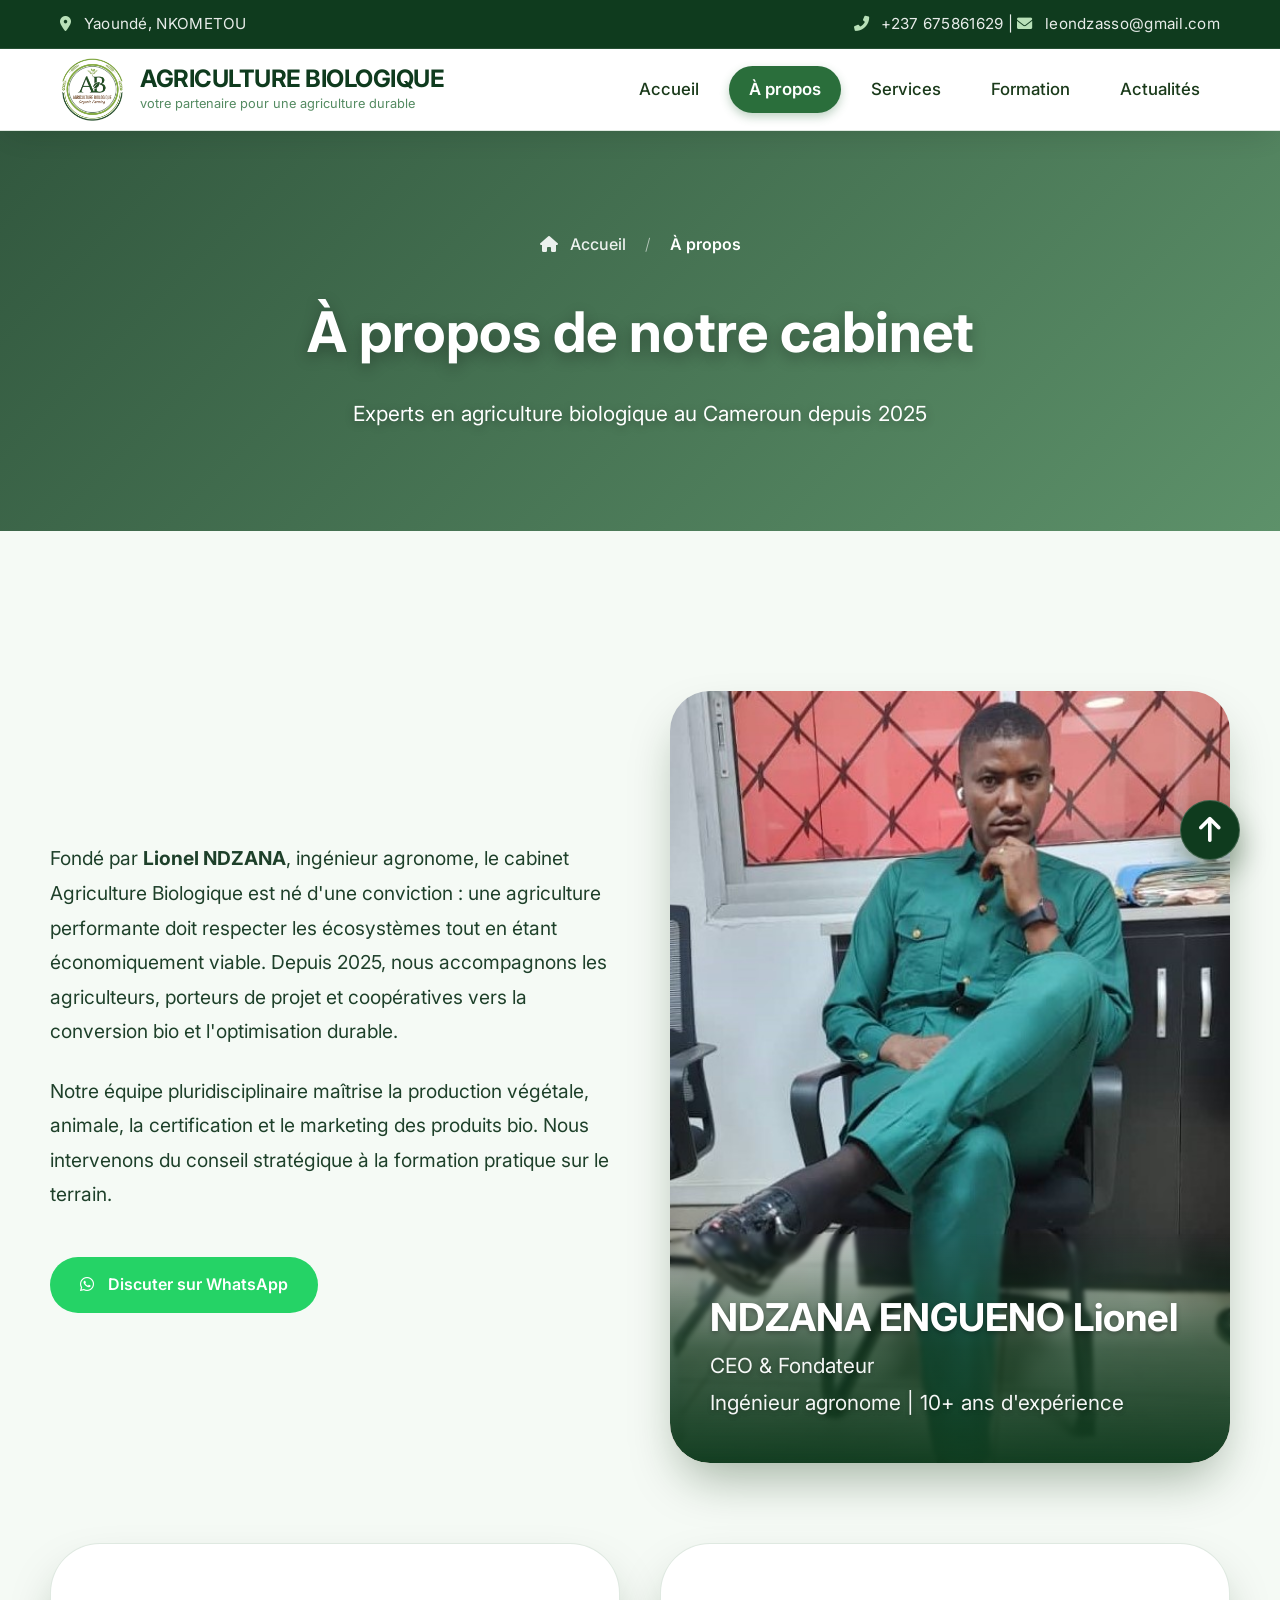
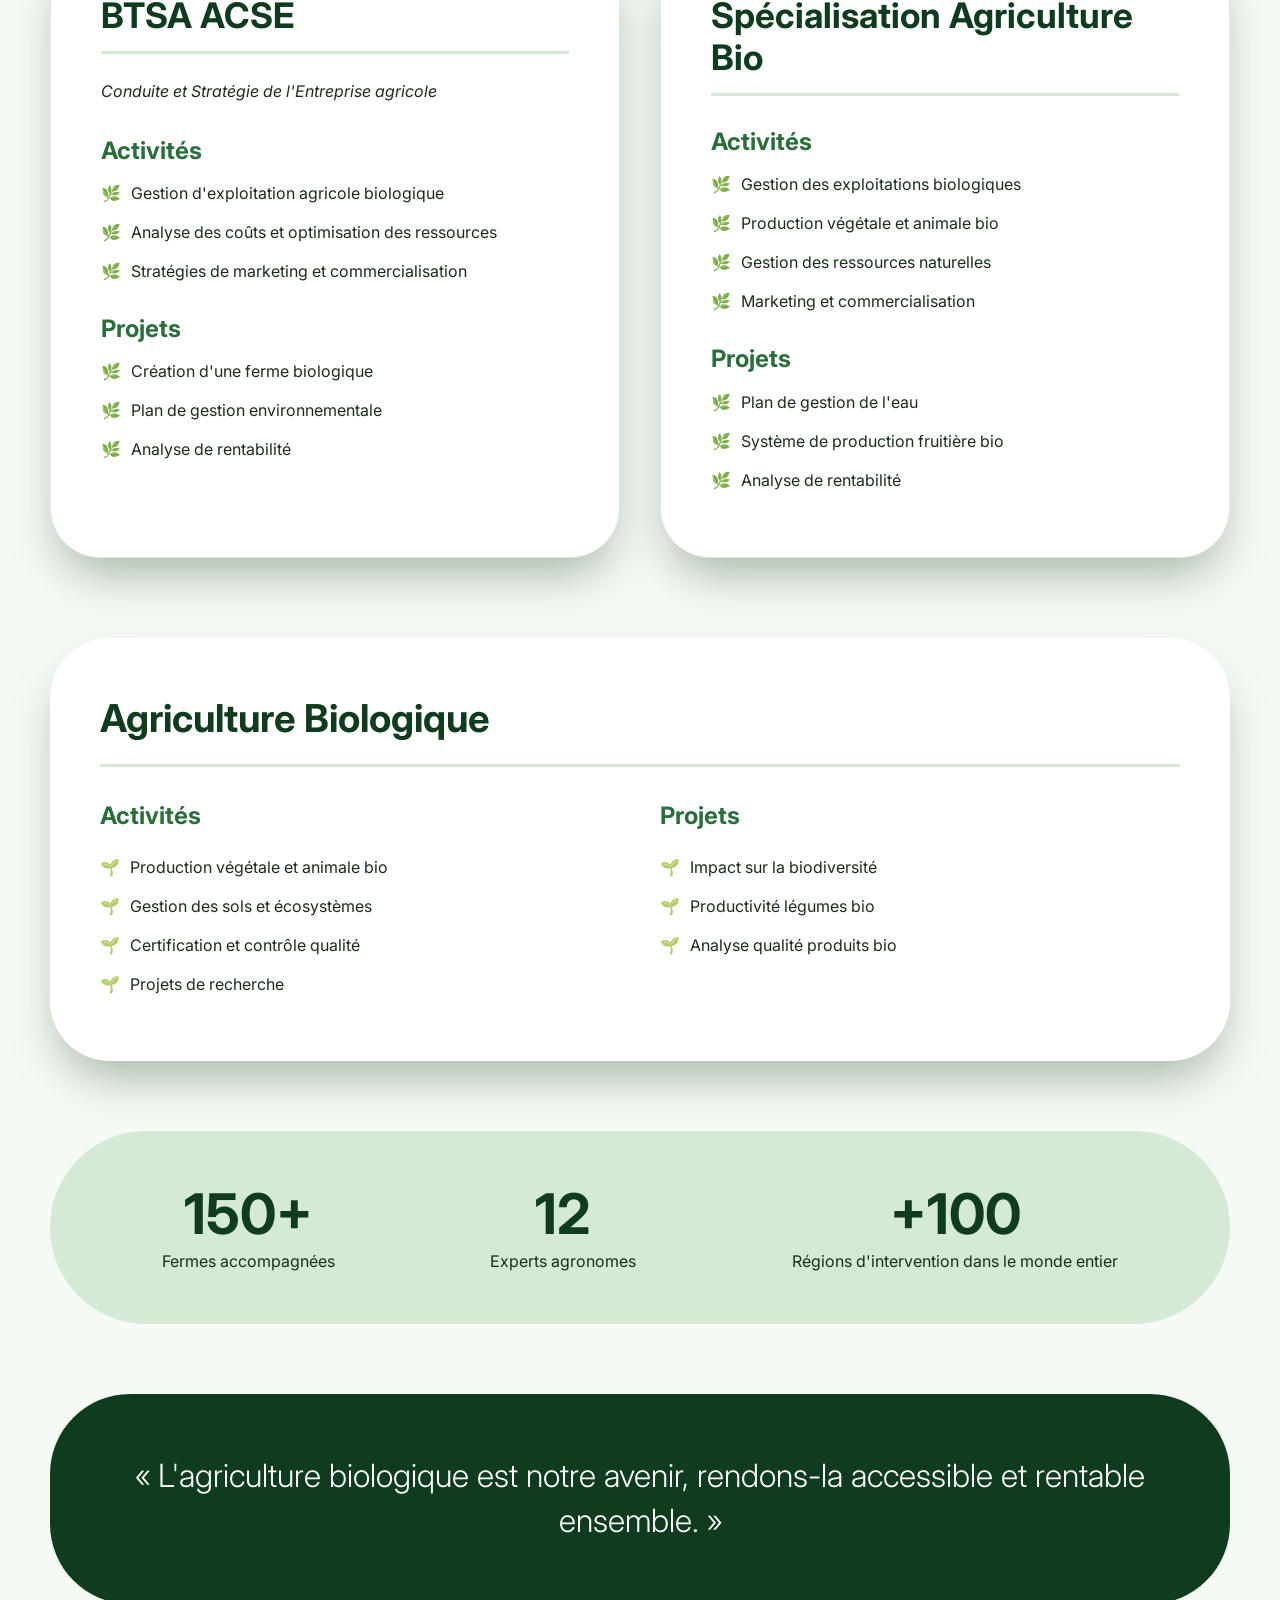
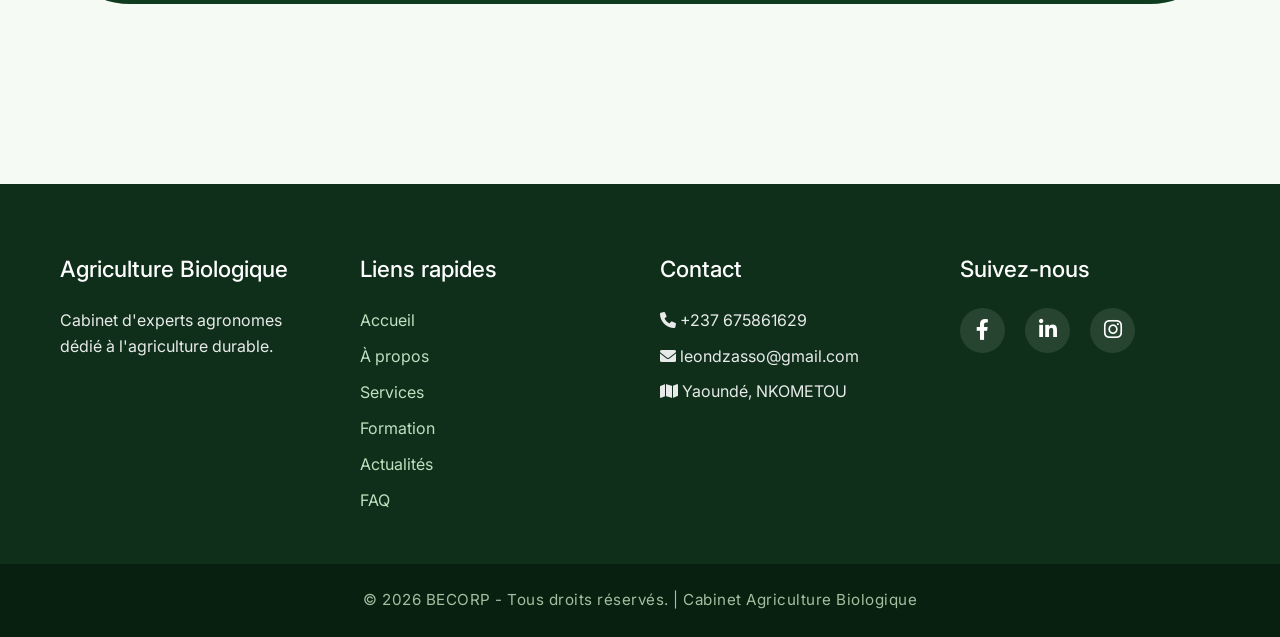
==== commit 761b2b19: "ajustement" ====
--- a/about.html
+++ b/about.html
@@ -99,7 +99,7 @@
 <body>
     <div class="pre-header" id="preHeader">
         <span><i class="fas fa-map-marker-alt"></i> Yaoundé, NKOMETOU</span>
-        <span><i class="fas fa-phone-alt"></i> +237 698092721 | <i class="fas fa-envelope"></i> leondzasso@gmail.com</span>
+        <span><i class="fas fa-phone-alt"></i> +237 675861629 | <i class="fas fa-envelope"></i> leondzasso@gmail.com</span>
     </div>
 
     <nav class="navbar">
@@ -142,7 +142,7 @@
                 <p>Notre équipe pluridisciplinaire maîtrise la production végétale, animale, la certification et le marketing des produits bio. Nous intervenons du conseil stratégique à la formation pratique sur le terrain.</p>
                 
                 <!-- CTA WhatsApp intégré -->
-                <a href="https://wa.me/237698092721" class="whatsapp-cta" target="_blank">
+                <a href="https://wa.me/237675861629" class="whatsapp-cta" target="_blank">
                     <i class="fab fa-whatsapp"></i> Discuter sur WhatsApp
                 </a>
             </div>
@@ -221,7 +221,7 @@
         <div class="stats">
             <div class="stat-item"><div class="stat-number">150+</div><div>Fermes accompagnées</div></div>
             <div class="stat-item"><div class="stat-number">12</div><div>Experts agronomes</div></div>
-            <div class="stat-item"><div class="stat-number">4</div><div>Régions d'intervention</div></div>
+            <div class="stat-item"><div class="stat-number">+100</div><div>Régions d'intervention dans le monde entier</div></div>
         </div>
 
         <!-- Citation -->
@@ -247,17 +247,16 @@
 </div>
         <div>
             <h4>Contact</h4>
-            <p><i class="fas fa-phone"></i> +237 620728292 / 698092721</p>
+            <p><i class="fas fa-phone"></i> +237 675861629</p>
             <p><i class="fas fa-envelope"></i> leondzasso@gmail.com</p>
             <p><i class="fas fa-map"></i> Yaoundé, NKOMETOU</p>
         </div>
-        <div>
+         <div>
             <h4>Suivez-nous</h4>
             <div class="social-links">
-                <a href="https://facebook.com" target="_blank"><i class="fab fa-facebook-f"></i></a>
-                <a href="https://linkedin.com" target="_blank"><i class="fab fa-linkedin-in"></i></a>
-                <a href="https://twitter.com" target="_blank"><i class="fab fa-x"></i></a>
-                <a href="https://instagram.com" target="_blank"><i class="fab fa-instagram"></i></a>
+                <a href="https://www.facebook.com/profile.php?id=61580605020989" target="_blank"><i class="fab fa-facebook-f"></i></a>
+                <a href="https://www.linkedin.com/in/lionel-ndzana-095bb6311" target="_blank"><i class="fab fa-linkedin-in"></i></a>
+                <a href="https://www.instagram.com/cabinetagriculture?igsh=YzljYTk1ODg3Zg==" target="_blank"><i class="fab fa-instagram"></i></a>
             </div>
         </div>
     </div>
--- a/style.css
+++ b/style.css
@@ -108,7 +108,7 @@
 
 .nav-links { 
     display: flex; 
-    gap: 40px; 
+    gap: 10px; 
     flex-wrap: wrap;
 }
 
@@ -116,32 +116,59 @@
     text-decoration: none;
     color: #1a3a1a;
     font-weight: 500;
-    padding: 8px 0;
-    position: relative;
+    padding: 10px 20px;
     font-size: 1.05rem;
-    transition: color 0.3s;
+    transition: all 0.3s ease;
     white-space: nowrap;
-}
-
-.nav-links a::after {
-    content: '';
-    position: absolute;
-    bottom: 0;
-    left: 0;
-    width: 0;
-    height: 2px;
-    background: var(--vert-moyen);
-    transition: width 0.3s cubic-bezier(0.65, 0, 0.35, 1);
-}
-
-.nav-links a:hover::after,
-.nav-links a.active::after {
-    width: 100%;
-}
-
+    border-radius: 50px; /* Coins arrondis pour les boutons */
+    background: transparent;
+}
+
+/* Style pour le lien actif - fond vert avec texte blanc */
 .nav-links a.active {
+    background: var(--vert-moyen); /* Vert moyen */
+    color: white !important;
+    font-weight: 600;
+    box-shadow: 0 4px 10px rgba(42, 110, 59, 0.3);
+}
+
+/* Effet de survol - fond vert clair */
+.nav-links a:hover:not(.active) {
+    background: var(--vert-sauge);
     color: var(--vert-profond);
-    font-weight: 600;
+    transform: scale(1.05);
+}
+
+/* Effet de survol sur l'élément actif */
+.nav-links a.active:hover {
+    background: var(--vert-profond); /* Vert plus foncé au survol */
+    color: white;
+    transform: scale(1.05);
+    box-shadow: 0 6px 15px rgba(15, 59, 30, 0.4);
+}
+
+/* Responsive */
+@media (max-width: 768px) {
+    .nav-links {
+        gap: 8px;
+        justify-content: center;
+    }
+    
+    .nav-links a {
+        padding: 8px 15px;
+        font-size: 0.95rem;
+    }
+}
+
+@media (max-width: 576px) {
+    .nav-links {
+        gap: 5px;
+    }
+    
+    .nav-links a {
+        padding: 6px 12px;
+        font-size: 0.85rem;
+    }
 }
 
 /* ========== CONTAINER ========== */
@@ -317,60 +344,159 @@
     transform: scale(1.05);
 }
 
-/* ========== TEMOIGNAGES ========== */
-.testimonials {
+/* ========== TEMOIGNAGES AVEC CERCLES D'INITIALES ========== */
+.testimonials-grid {
     display: grid;
     grid-template-columns: repeat(3, 1fr);
     gap: 30px;
-    margin: 80px 0;
+    margin: 60px 0;
 }
 
 .testimonial-card {
-    background: rgba(255, 255, 255, 0.7);
-    backdrop-filter: blur(10px);
-    border-radius: 40px;
-    padding: 40px 30px;
-    box-shadow: 0 30px 50px -25px rgba(0, 40, 0, 0.2);
-    border: 1px solid rgba(255, 255, 255, 0.6);
-    transition: all 0.4s ease;
+    background: white;
+    border-radius: 30px;
+    padding: 35px;
+    box-shadow: 0 15px 30px -12px rgba(0, 40, 0, 0.15);
+    transition: transform 0.3s, box-shadow 0.3s;
+    border: 1px solid rgba(42, 110, 59, 0.1);
     position: relative;
-    overflow: hidden;
-}
-
-.testimonial-card::before {
-    content: '"';
+    display: flex;
+    flex-direction: column;
+    height: 100%;
+}
+
+.testimonial-card:hover {
+    transform: translateY(-8px);
+    box-shadow: 0 25px 50px -18px #0f3b1e;
+    border-color: var(--vert-sauge);
+}
+
+/* Témoignage en vedette - coloré */
+.testimonial-card.featured {
+    background: linear-gradient(145deg, #fef9e7, #ffffff);
+    border: 2px solid #ffd700;
+    position: relative;
+    box-shadow: 0 20px 40px -15px rgba(255, 215, 0, 0.3);
+}
+
+.testimonial-card.featured::before {
+    content: "⭐ Coup de cœur";
     position: absolute;
-    top: -20px;
+    top: -12px;
     right: 20px;
-    font-size: 12rem;
-    color: rgba(42, 110, 59, 0.05);
-    font-family: serif;
-    line-height: 1;
-}
-
-.testimonial-card:hover {
-    transform: translateY(-15px);
-    box-shadow: 0 45px 65px -30px #0f3b1e;
-    background: white;
+    background: #ffd700;
+    color: #1a3a1a;
+    padding: 5px 20px;
+    border-radius: 50px;
+    font-size: 0.85rem;
+    font-weight: 700;
+    letter-spacing: 0.5px;
+    box-shadow: 0 5px 15px rgba(255, 215, 0, 0.3);
+    z-index: 2;
+}
+
+.testimonial-rating {
+    margin-bottom: 20px;
+    font-size: 1.1rem;
+    letter-spacing: 2px;
+}
+
+.testimonial-rating i {
+    color: #ffb74d;
+    margin-right: 2px;
+}
+
+.testimonial-rating .far.fa-star {
+    color: #ddd;
 }
 
 .testimonial-card p {
-    font-size: 1.15rem;
+    font-size: 1rem;
     line-height: 1.7;
-    color: #1e3a2a;
-    margin: 20px 0;
+    color: #2a4a2a;
+    margin-bottom: 25px;
     font-style: italic;
     position: relative;
-    z-index: 1;
-}
-
-.testimonial-card h4 {
+    padding-left: 20px;
+    flex: 1;
+}
+
+.testimonial-card p::before {
+    content: '"';
+    font-size: 3rem;
+    color: var(--vert-sauge);
+    opacity: 0.3;
+    position: absolute;
+    left: -5px;
+    top: -20px;
+    font-family: serif;
+}
+
+.testimonial-author {
+    display: flex;
+    align-items: center;
+    gap: 15px;
+    border-top: 1px solid rgba(42, 110, 59, 0.15);
+    padding-top: 20px;
+    margin-top: auto;
+}
+
+.author-initials {
+    width: 55px;
+    height: 55px;
+    border-radius: 50%;
+    background: var(--vert-moyen);
+    color: white;
+    display: flex;
+    align-items: center;
+    justify-content: center;
+    font-weight: 700;
+    font-size: 1.3rem;
+    text-transform: uppercase;
+    box-shadow: 0 5px 10px rgba(0,0,0,0.1);
+    flex-shrink: 0;
+}
+
+/* Couleurs différentes pour les initiales (optionnel) */
+.testimonial-card:nth-child(2) .author-initials { background: #2a6e3b; }
+.testimonial-card:nth-child(3) .author-initials { background: #3a7e4b; }
+.testimonial-card:nth-child(4) .author-initials { background: #1e5e2e; }
+.testimonial-card:nth-child(5) .author-initials { background: #4a8e5b; }
+.testimonial-card:nth-child(6) .author-initials { background: #2e7d5e; }
+.testimonial-card:nth-child(7) .author-initials { background: #5a9e6b; }
+.testimonial-card:nth-child(8) .author-initials { background: #3a6e4b; }
+.testimonial-card:nth-child(9) .author-initials { background: #1b5e2a; }
+.testimonial-card:nth-child(10) .author-initials { background: #4a7e5b; }
+
+.testimonial-author h4 {
     color: var(--vert-profond);
-    font-weight: 600;
     font-size: 1.1rem;
-    border-top: 1px solid var(--vert-sauge);
-    padding-top: 20px;
-    margin-top: 15px;
+    font-weight: 700;
+    margin-bottom: 5px;
+}
+
+.testimonial-author span {
+    color: var(--vert-moyen);
+    font-size: 0.85rem;
+    opacity: 0.8;
+    display: block;
+    line-height: 1.4;
+}
+
+/* RESPONSIVE */
+@media (min-width: 1400px) {
+    .testimonials-grid { grid-template-columns: repeat(4, 1fr); }
+}
+@media (max-width: 1399px) and (min-width: 992px) {
+    .testimonials-grid { grid-template-columns: repeat(3, 1fr); }
+}
+@media (max-width: 991px) and (min-width: 768px) {
+    .testimonials-grid { grid-template-columns: repeat(2, 1fr); }
+}
+@media (max-width: 767px) {
+    .testimonials-grid { grid-template-columns: 1fr; }
+    .testimonial-card { padding: 25px; }
+    .author-initials { width: 45px; height: 45px; font-size: 1.1rem; }
 }
 
 /* ========== RÉALISATIONS (SHOWCASE) ========== */
